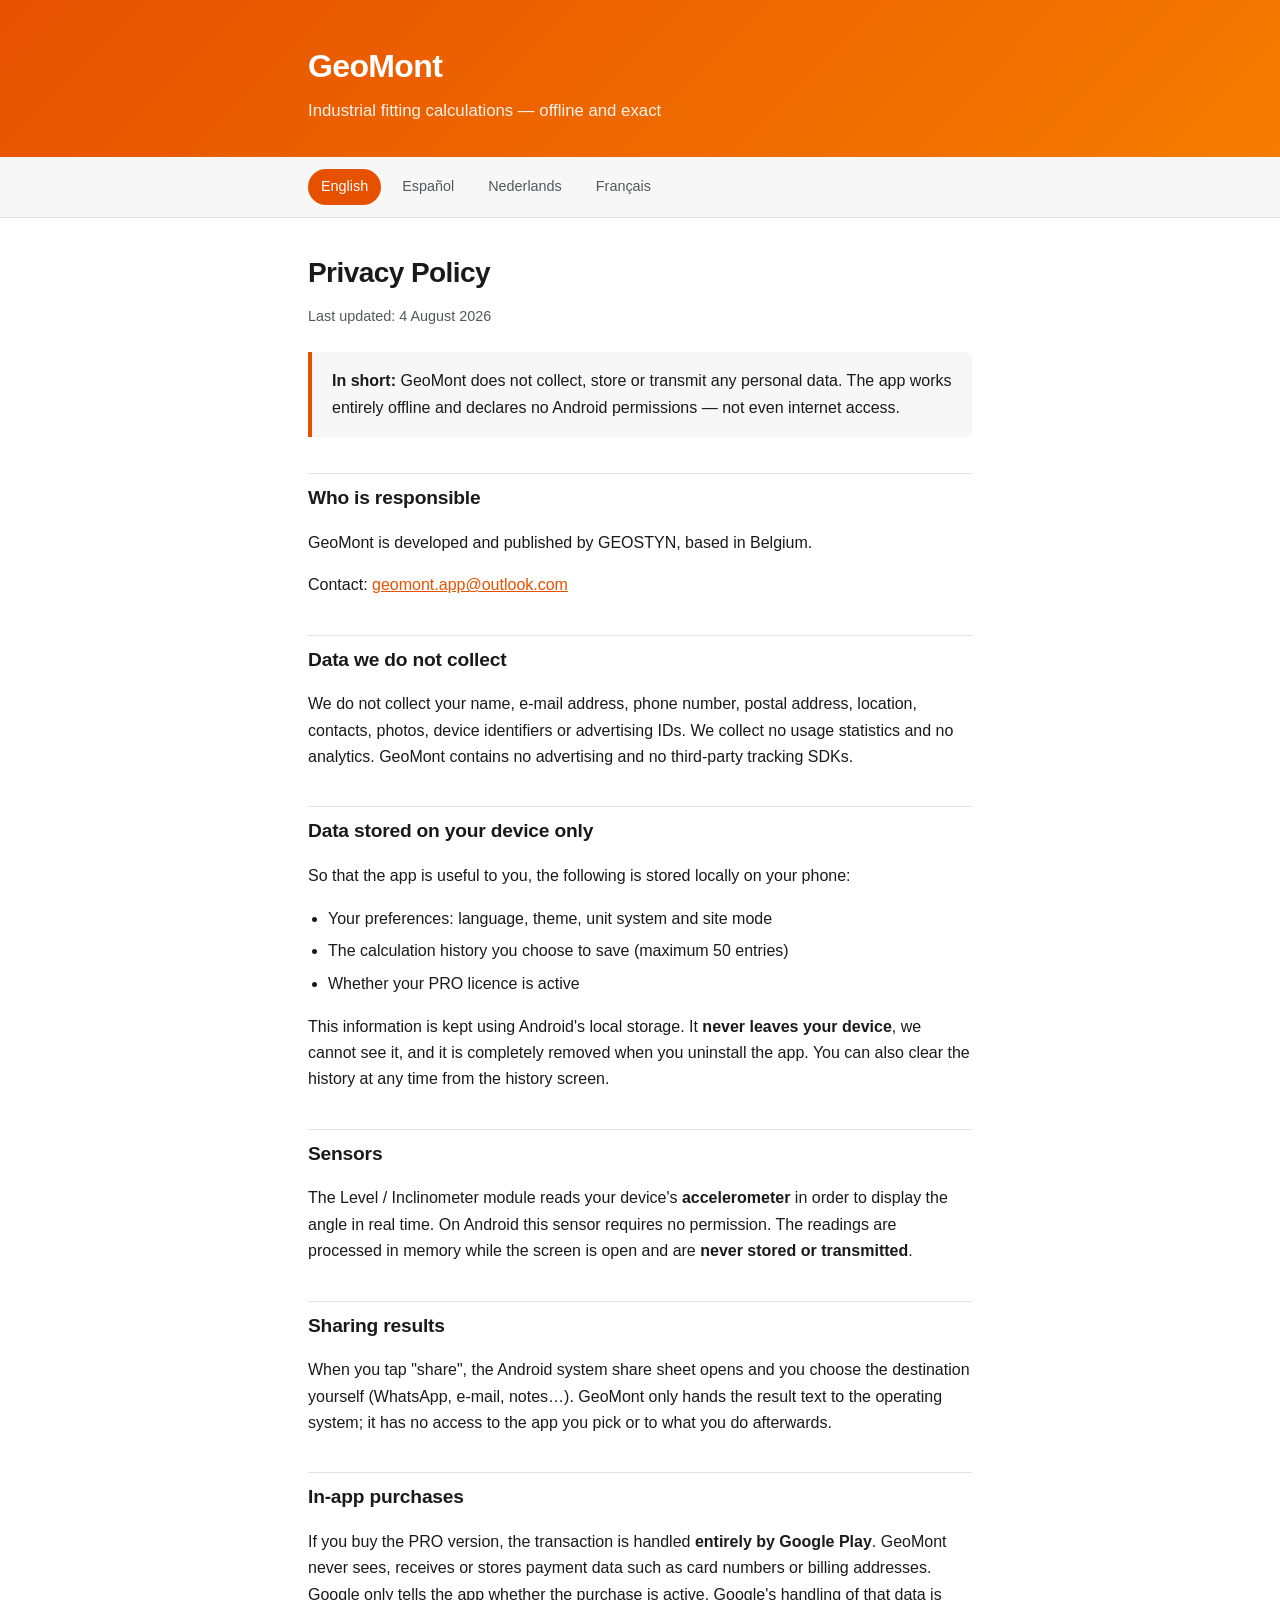
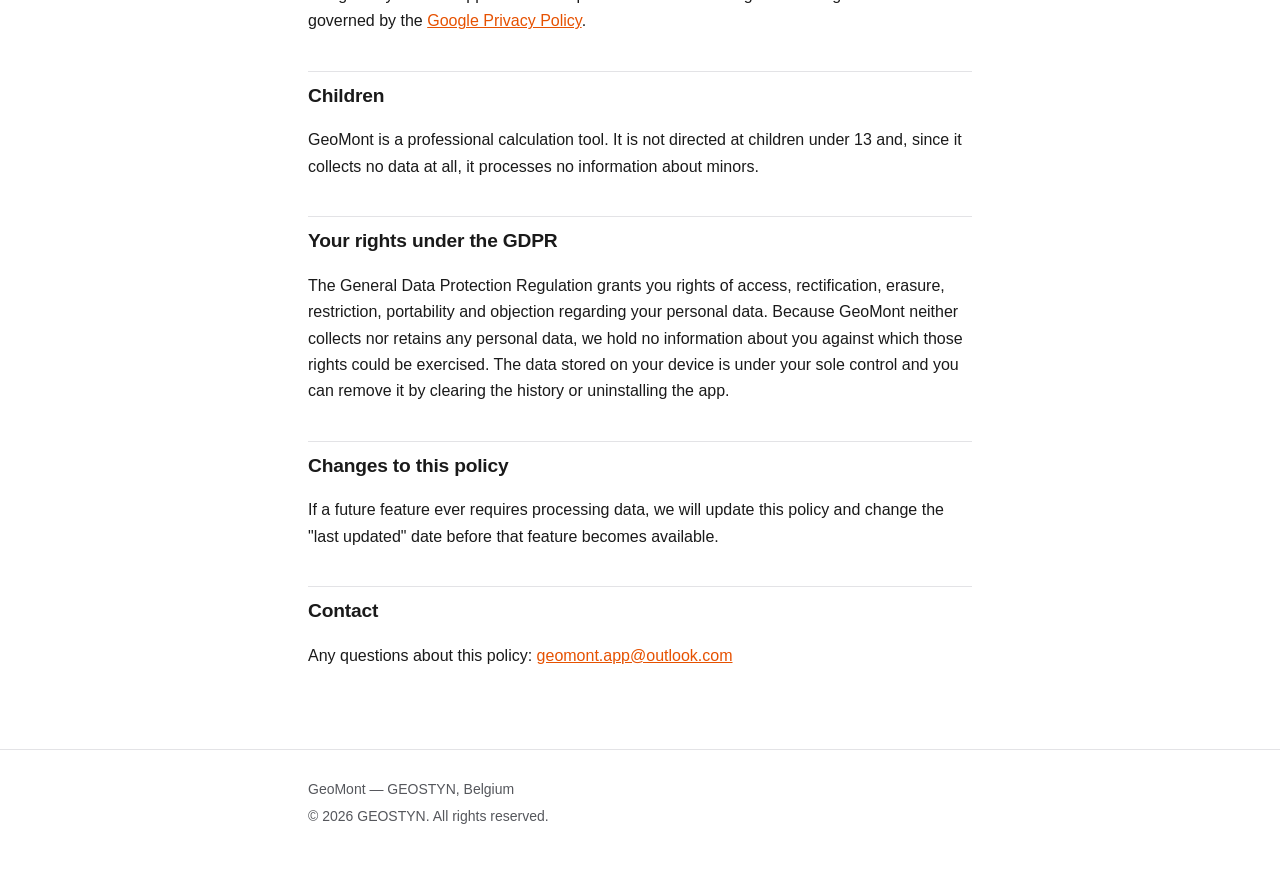
==== index.html @ 4f757c9f "Politica de privacidad de GeoMont en EN/ES/NL/FR Sitio estatico para GitHub Pages. Requisito obligat" ====
<!doctype html>
<html lang="en">
<head>
<meta charset="utf-8">
<meta name="viewport" content="width=device-width, initial-scale=1">
<title>GeoMont — Privacy Policy</title>
<meta name="description" content="Privacy Policy for GeoMont, the offline industrial fitting calculator. GeoMont collects no personal data.">
<link rel="stylesheet" href="style.css">
</head>
<body>

<header>
  <div class="wrap">
    <p class="brand">GeoMont</p>
    <p class="tagline">Industrial fitting calculations — offline and exact</p>
  </div>
</header>

<nav>
  <div class="wrap">
    <a href="index.html" aria-current="page">English</a>
    <a href="es.html">Español</a>
    <a href="nl.html">Nederlands</a>
    <a href="fr.html">Français</a>
  </div>
</nav>

<main>
  <div class="wrap">
    <h1>Privacy Policy</h1>
    <p class="updated">Last updated: 4 August 2026</p>

    <div class="callout">
      <p><strong>In short:</strong> GeoMont does not collect, store or transmit any personal data. The app works entirely offline and declares no Android permissions — not even internet access.</p>
    </div>

    <h2>Who is responsible</h2>
    <p>GeoMont is developed and published by GEOSTYN, based in Belgium.</p>
    <p>Contact: <a href="mailto:geomont.app@outlook.com">geomont.app@outlook.com</a></p>

    <h2>Data we do not collect</h2>
    <p>We do not collect your name, e-mail address, phone number, postal address, location, contacts, photos, device identifiers or advertising IDs. We collect no usage statistics and no analytics. GeoMont contains no advertising and no third-party tracking SDKs.</p>

    <h2>Data stored on your device only</h2>
    <p>So that the app is useful to you, the following is stored locally on your phone:</p>
    <ul>
      <li>Your preferences: language, theme, unit system and site mode</li>
      <li>The calculation history you choose to save (maximum 50 entries)</li>
      <li>Whether your PRO licence is active</li>
    </ul>
    <p>This information is kept using Android's local storage. It <strong>never leaves your device</strong>, we cannot see it, and it is completely removed when you uninstall the app. You can also clear the history at any time from the history screen.</p>

    <h2>Sensors</h2>
    <p>The Level / Inclinometer module reads your device's <strong>accelerometer</strong> in order to display the angle in real time. On Android this sensor requires no permission. The readings are processed in memory while the screen is open and are <strong>never stored or transmitted</strong>.</p>

    <h2>Sharing results</h2>
    <p>When you tap "share", the Android system share sheet opens and you choose the destination yourself (WhatsApp, e-mail, notes…). GeoMont only hands the result text to the operating system; it has no access to the app you pick or to what you do afterwards.</p>

    <h2>In-app purchases</h2>
    <p>If you buy the PRO version, the transaction is handled <strong>entirely by Google Play</strong>. GeoMont never sees, receives or stores payment data such as card numbers or billing addresses. Google only tells the app whether the purchase is active. Google's handling of that data is governed by the <a href="https://policies.google.com/privacy">Google Privacy Policy</a>.</p>

    <h2>Children</h2>
    <p>GeoMont is a professional calculation tool. It is not directed at children under 13 and, since it collects no data at all, it processes no information about minors.</p>

    <h2>Your rights under the GDPR</h2>
    <p>The General Data Protection Regulation grants you rights of access, rectification, erasure, restriction, portability and objection regarding your personal data. Because GeoMont neither collects nor retains any personal data, we hold no information about you against which those rights could be exercised. The data stored on your device is under your sole control and you can remove it by clearing the history or uninstalling the app.</p>

    <h2>Changes to this policy</h2>
    <p>If a future feature ever requires processing data, we will update this policy and change the "last updated" date before that feature becomes available.</p>

    <h2>Contact</h2>
    <p>Any questions about this policy: <a href="mailto:geomont.app@outlook.com">geomont.app@outlook.com</a></p>
  </div>
</main>

<footer>
  <div class="wrap">
    <p>GeoMont — GEOSTYN, Belgium</p>
    <p>© 2026 GEOSTYN. All rights reserved.</p>
  </div>
</footer>

</body>
</html>
---- style.css ----
:root {
  --orange: #E65100;
  --orange-light: #F57C00;
  --bg: #ffffff;
  --surface: #f7f7f8;
  --text: #1a1a1a;
  --text-soft: #55575c;
  --border: #e3e3e6;
}

@media (prefers-color-scheme: dark) {
  :root {
    --bg: #131316;
    --surface: #1c1c20;
    --text: #ececee;
    --text-soft: #a8a9ad;
    --border: #2c2c31;
  }
}

* { box-sizing: border-box; }

body {
  margin: 0;
  background: var(--bg);
  color: var(--text);
  font-family: -apple-system, BlinkMacSystemFont, "Segoe UI", Roboto, Helvetica, Arial, sans-serif;
  line-height: 1.65;
  -webkit-font-smoothing: antialiased;
}

header {
  background: linear-gradient(135deg, var(--orange) 0%, var(--orange-light) 100%);
  color: #fff;
  padding: 2.5rem 1.25rem 2rem;
}

.wrap {
  max-width: 44rem;
  margin: 0 auto;
  padding: 0 1.25rem;
}

header .wrap { padding: 0 1.25rem; }

.brand {
  font-size: 2rem;
  font-weight: 700;
  letter-spacing: -0.02em;
  margin: 0 0 0.25rem;
}

.tagline {
  margin: 0;
  opacity: 0.92;
  font-size: 1.05rem;
}

nav {
  background: var(--surface);
  border-bottom: 1px solid var(--border);
  padding: 0.75rem 0;
}

nav .wrap {
  display: flex;
  flex-wrap: wrap;
  gap: 0.5rem;
}

nav a {
  color: var(--text-soft);
  text-decoration: none;
  font-size: 0.9rem;
  font-weight: 500;
  padding: 0.35rem 0.75rem;
  border-radius: 999px;
  border: 1px solid transparent;
}

nav a:hover {
  color: var(--orange);
  border-color: var(--border);
}

nav a[aria-current="page"] {
  background: var(--orange);
  color: #fff;
}

main { padding: 2rem 0 4rem; }

h1 {
  font-size: 1.75rem;
  letter-spacing: -0.02em;
  margin: 0 0 0.5rem;
}

h2 {
  font-size: 1.2rem;
  margin: 2.25rem 0 0.6rem;
  padding-top: 0.5rem;
  border-top: 1px solid var(--border);
  letter-spacing: -0.01em;
}

.updated {
  color: var(--text-soft);
  font-size: 0.9rem;
  margin: 0 0 1.5rem;
}

.callout {
  background: var(--surface);
  border-left: 4px solid var(--orange);
  border-radius: 0 8px 8px 0;
  padding: 1rem 1.25rem;
  margin: 1.5rem 0;
}

.callout p { margin: 0; }

ul { padding-left: 1.25rem; }
li { margin-bottom: 0.4rem; }

a { color: var(--orange); }

strong { font-weight: 650; }

footer {
  border-top: 1px solid var(--border);
  color: var(--text-soft);
  font-size: 0.875rem;
  padding: 1.5rem 0 3rem;
}

footer p { margin: 0.25rem 0; }
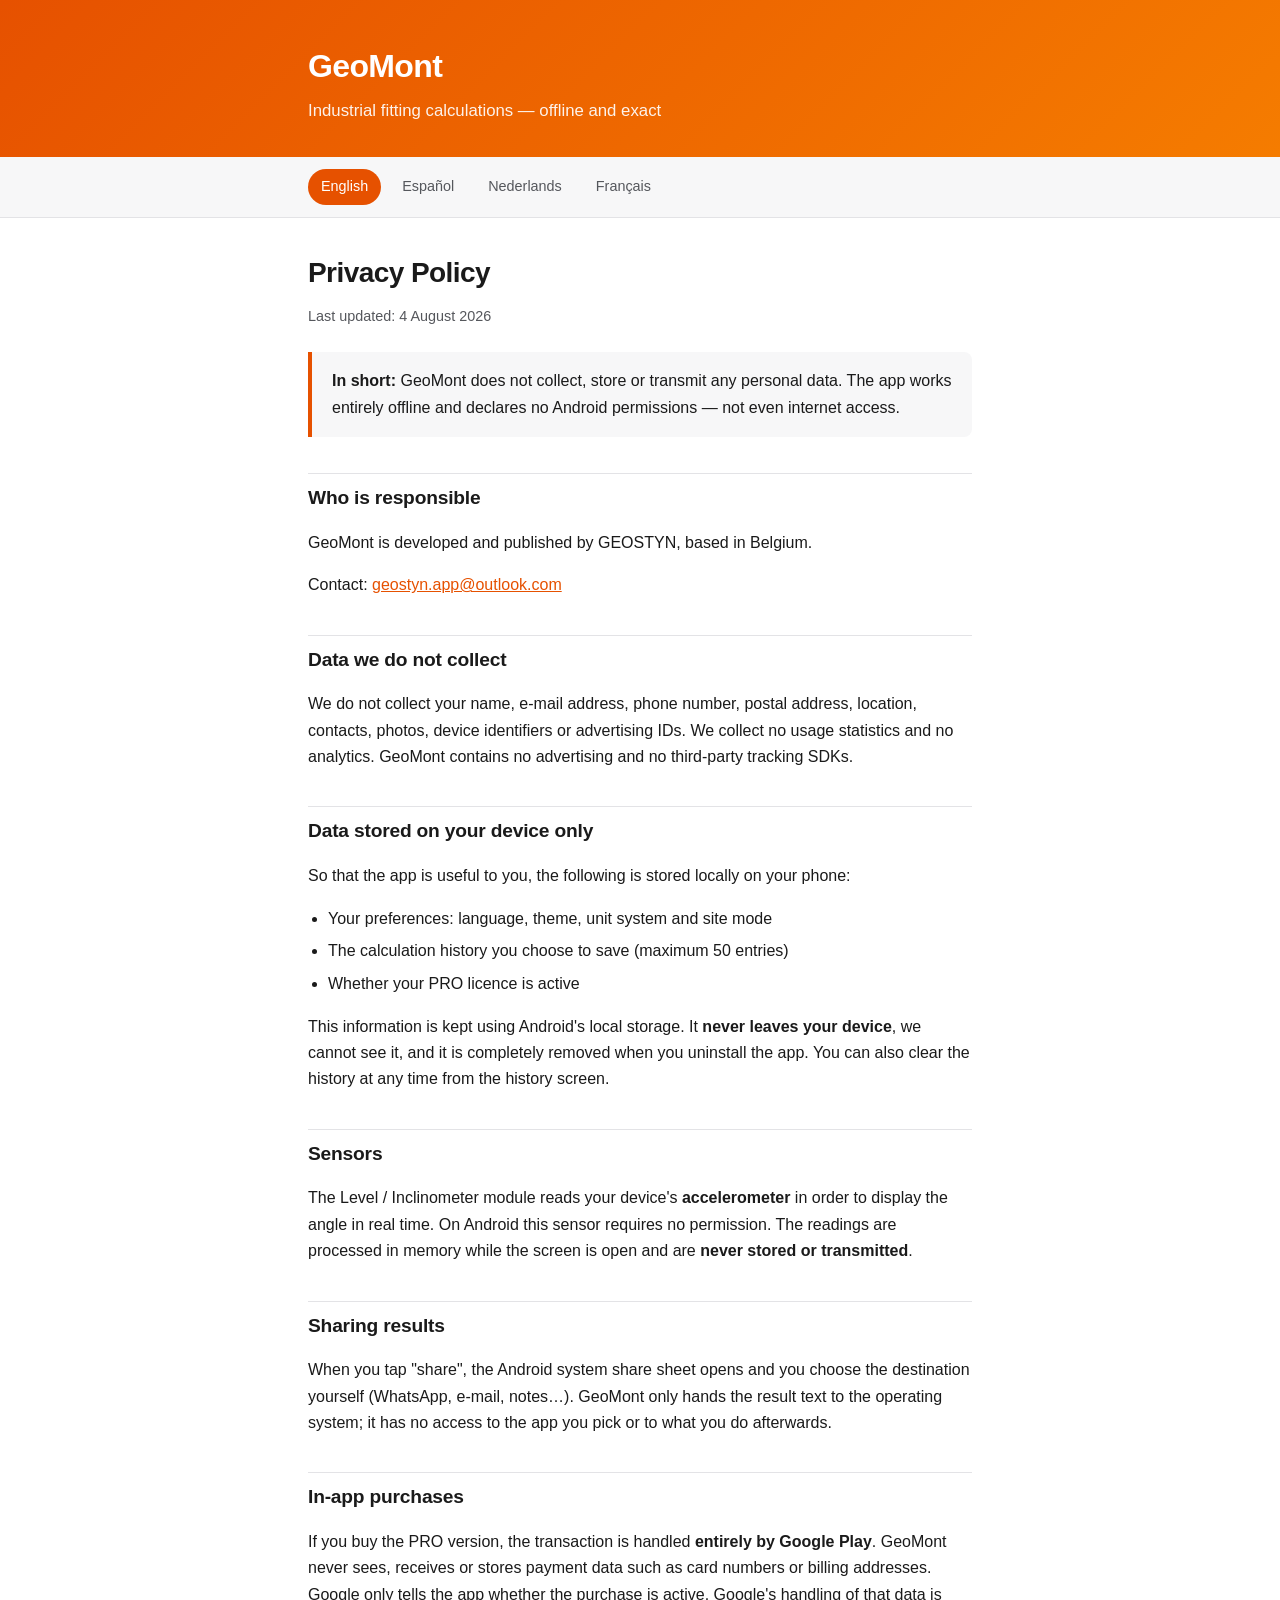
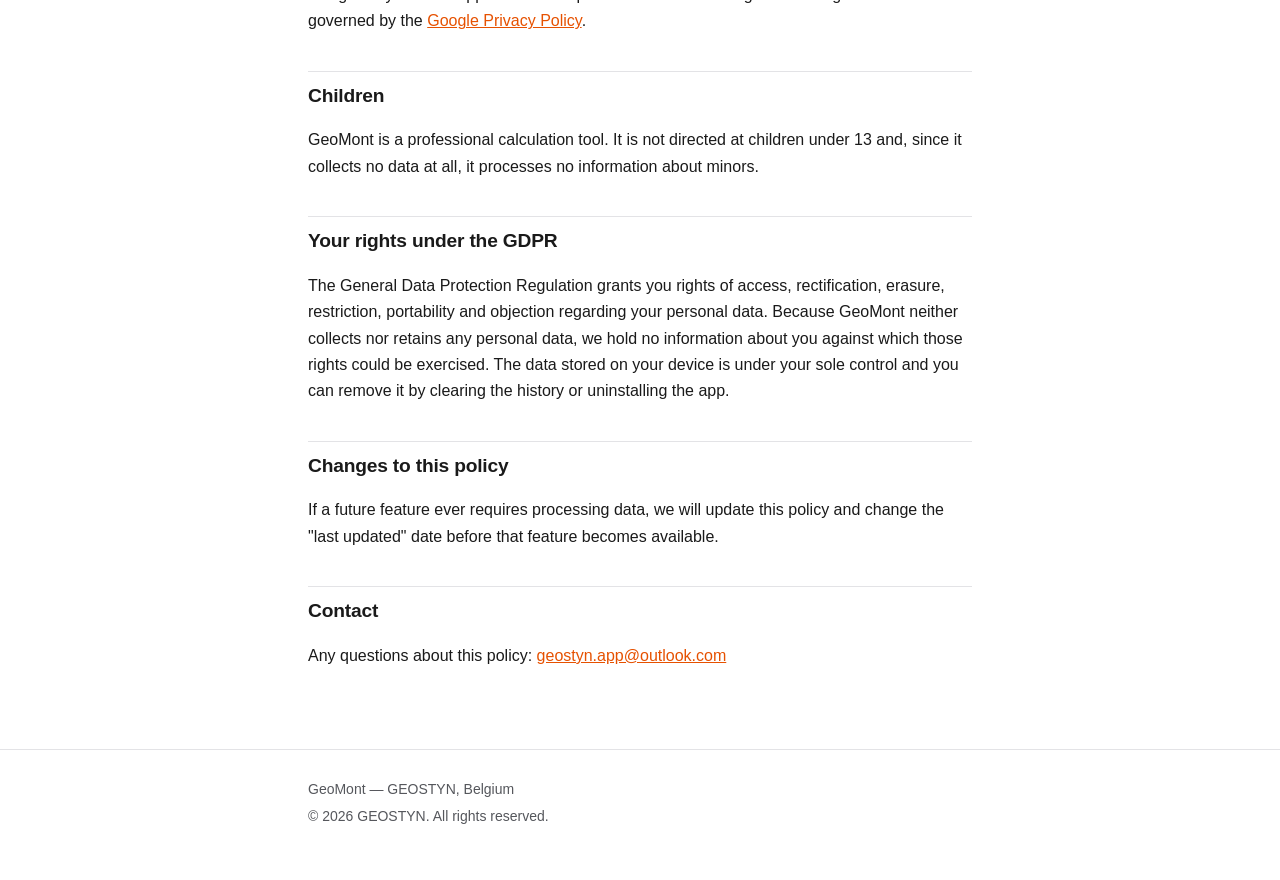
==== commit eb9759ac: "Email de contacto definitivo: geostyn.app@outlook.com Co-Authored-By: Claude Opus 5 <noreply@anthrop" ====
--- a/index.html
+++ b/index.html
@@ -36,7 +36,7 @@
 
     <h2>Who is responsible</h2>
     <p>GeoMont is developed and published by GEOSTYN, based in Belgium.</p>
-    <p>Contact: <a href="mailto:geomont.app@outlook.com">geomont.app@outlook.com</a></p>
+    <p>Contact: <a href="mailto:geostyn.app@outlook.com">geostyn.app@outlook.com</a></p>
 
     <h2>Data we do not collect</h2>
     <p>We do not collect your name, e-mail address, phone number, postal address, location, contacts, photos, device identifiers or advertising IDs. We collect no usage statistics and no analytics. GeoMont contains no advertising and no third-party tracking SDKs.</p>
@@ -69,7 +69,7 @@
     <p>If a future feature ever requires processing data, we will update this policy and change the "last updated" date before that feature becomes available.</p>
 
     <h2>Contact</h2>
-    <p>Any questions about this policy: <a href="mailto:geomont.app@outlook.com">geomont.app@outlook.com</a></p>
+    <p>Any questions about this policy: <a href="mailto:geostyn.app@outlook.com">geostyn.app@outlook.com</a></p>
   </div>
 </main>
 
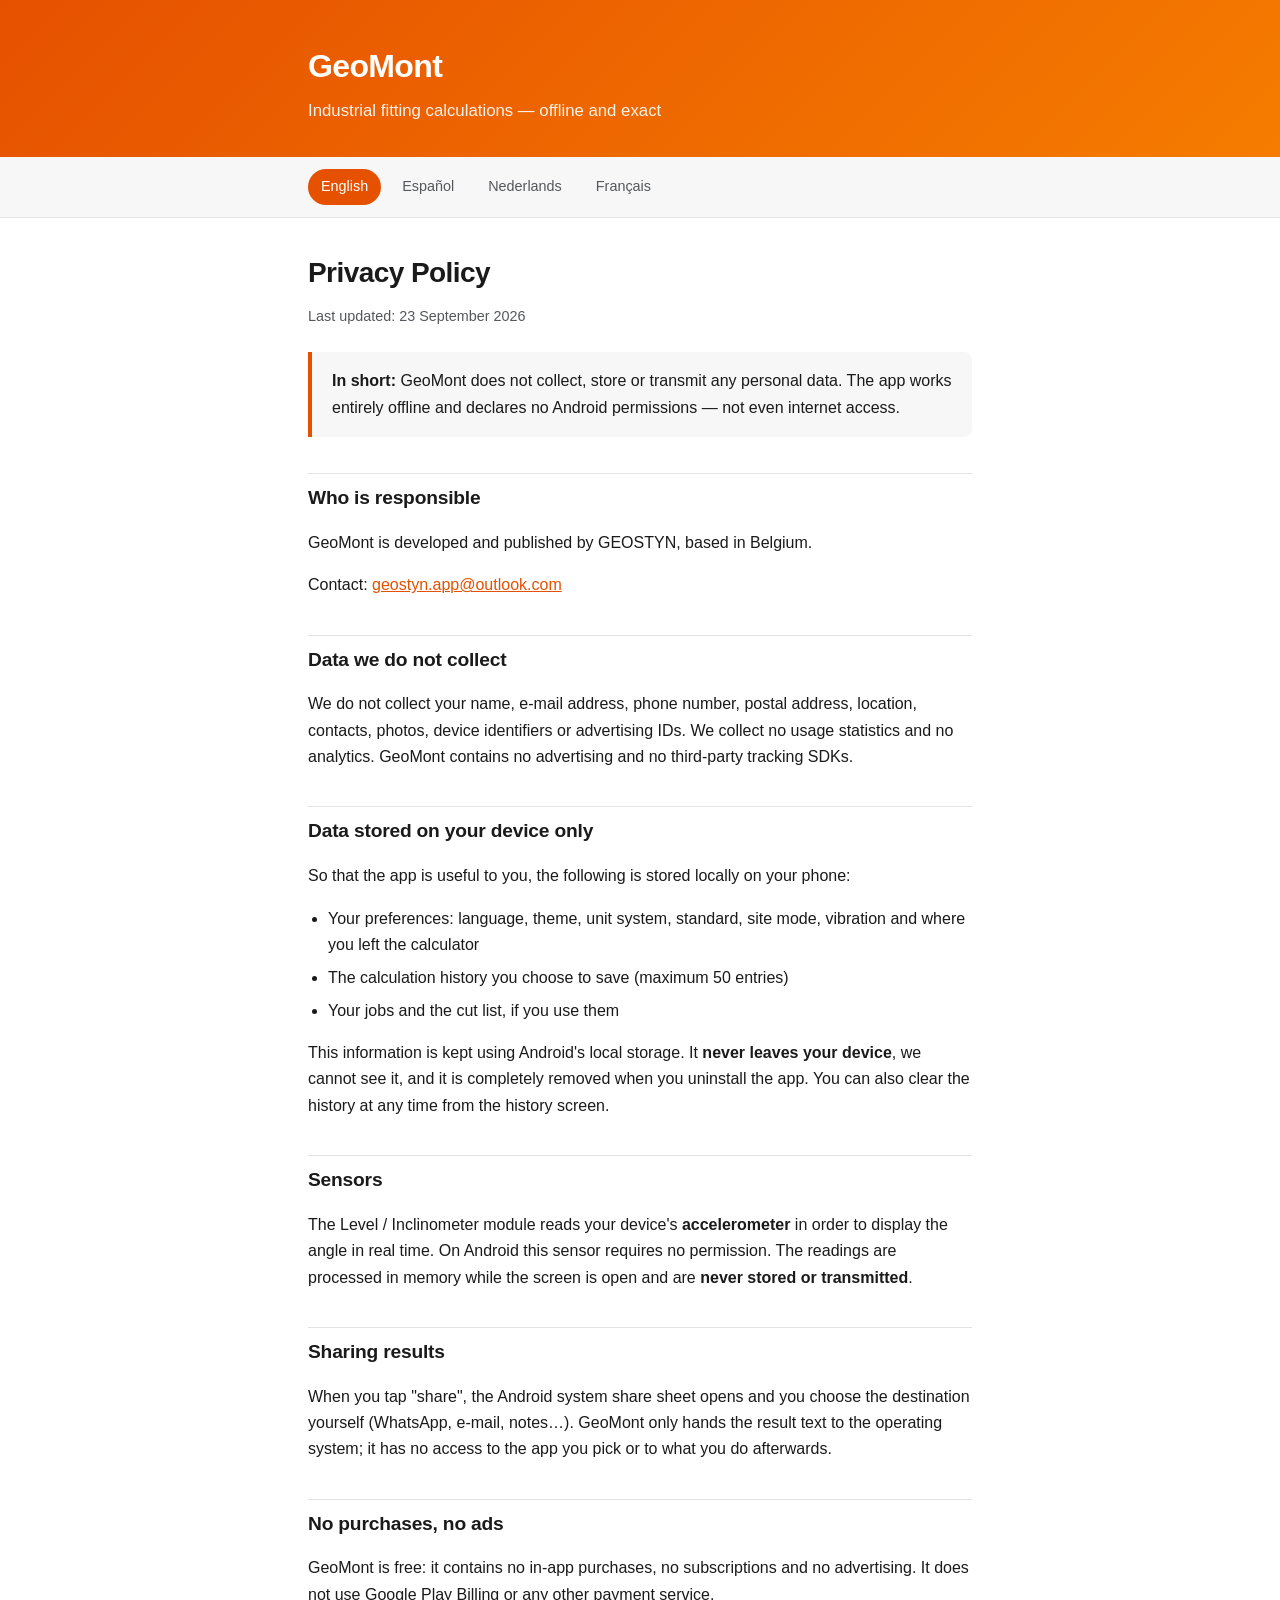
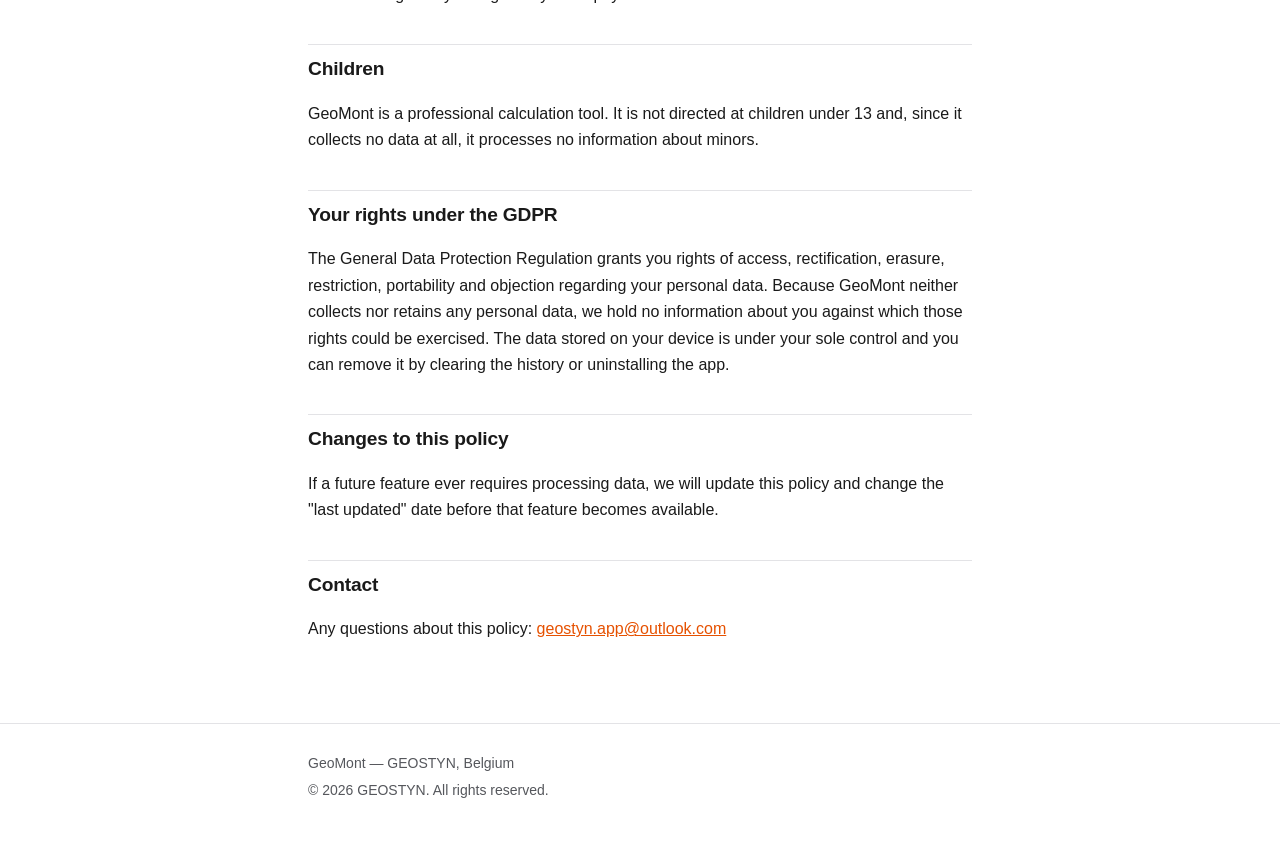
==== commit f0ff29b9: "Política de privacidad: GeoMont gratis, sin compras (1.2.0) Fuera la licencia PRO y la sección de co" ====
--- a/index.html
+++ b/index.html
@@ -28,7 +28,7 @@
 <main>
   <div class="wrap">
     <h1>Privacy Policy</h1>
-    <p class="updated">Last updated: 4 August 2026</p>
+    <p class="updated">Last updated: 23 September 2026</p>
 
     <div class="callout">
       <p><strong>In short:</strong> GeoMont does not collect, store or transmit any personal data. The app works entirely offline and declares no Android permissions — not even internet access.</p>
@@ -44,9 +44,9 @@
     <h2>Data stored on your device only</h2>
     <p>So that the app is useful to you, the following is stored locally on your phone:</p>
     <ul>
-      <li>Your preferences: language, theme, unit system and site mode</li>
+      <li>Your preferences: language, theme, unit system, standard, site mode, vibration and where you left the calculator</li>
       <li>The calculation history you choose to save (maximum 50 entries)</li>
-      <li>Whether your PRO licence is active</li>
+      <li>Your jobs and the cut list, if you use them</li>
     </ul>
     <p>This information is kept using Android's local storage. It <strong>never leaves your device</strong>, we cannot see it, and it is completely removed when you uninstall the app. You can also clear the history at any time from the history screen.</p>
 
@@ -56,8 +56,8 @@
     <h2>Sharing results</h2>
     <p>When you tap "share", the Android system share sheet opens and you choose the destination yourself (WhatsApp, e-mail, notes…). GeoMont only hands the result text to the operating system; it has no access to the app you pick or to what you do afterwards.</p>
 
-    <h2>In-app purchases</h2>
-    <p>If you buy the PRO version, the transaction is handled <strong>entirely by Google Play</strong>. GeoMont never sees, receives or stores payment data such as card numbers or billing addresses. Google only tells the app whether the purchase is active. Google's handling of that data is governed by the <a href="https://policies.google.com/privacy">Google Privacy Policy</a>.</p>
+    <h2>No purchases, no ads</h2>
+    <p>GeoMont is free: it contains no in-app purchases, no subscriptions and no advertising. It does not use Google Play Billing or any other payment service.</p>
 
     <h2>Children</h2>
     <p>GeoMont is a professional calculation tool. It is not directed at children under 13 and, since it collects no data at all, it processes no information about minors.</p>
